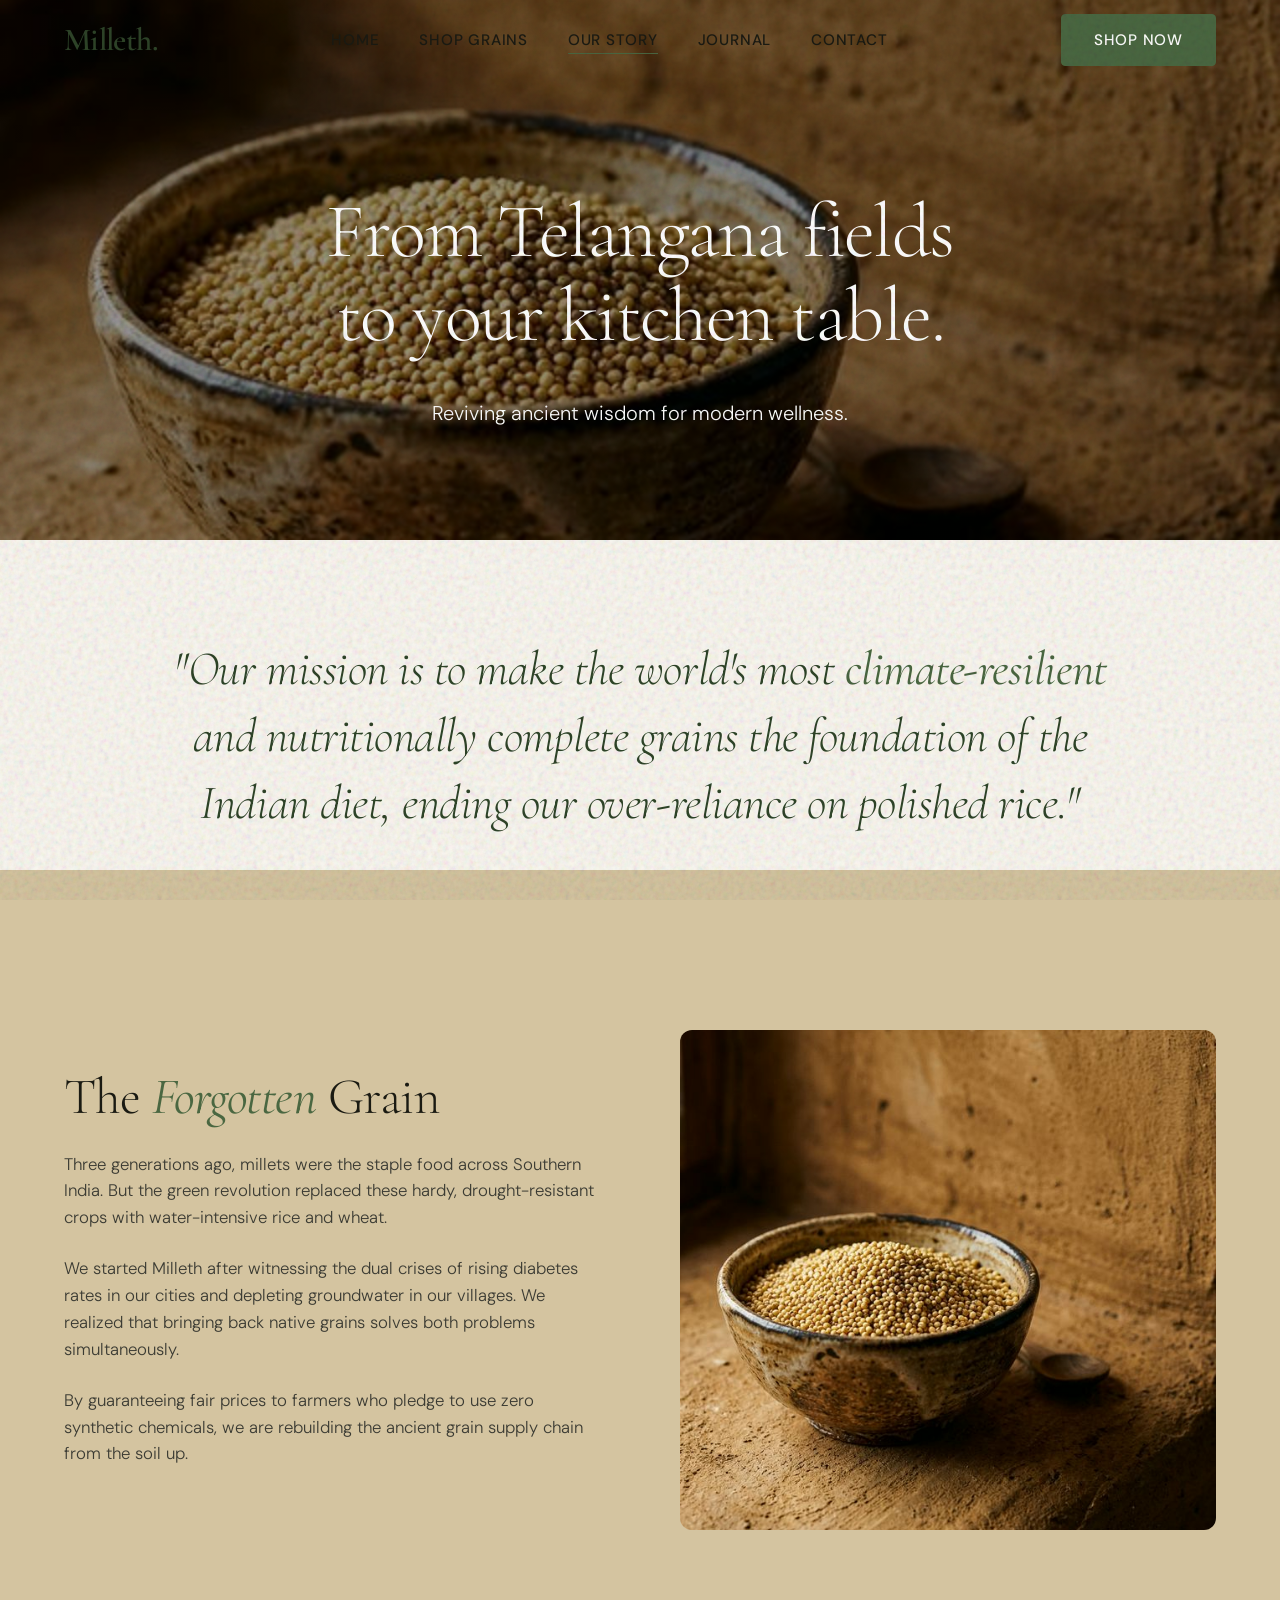
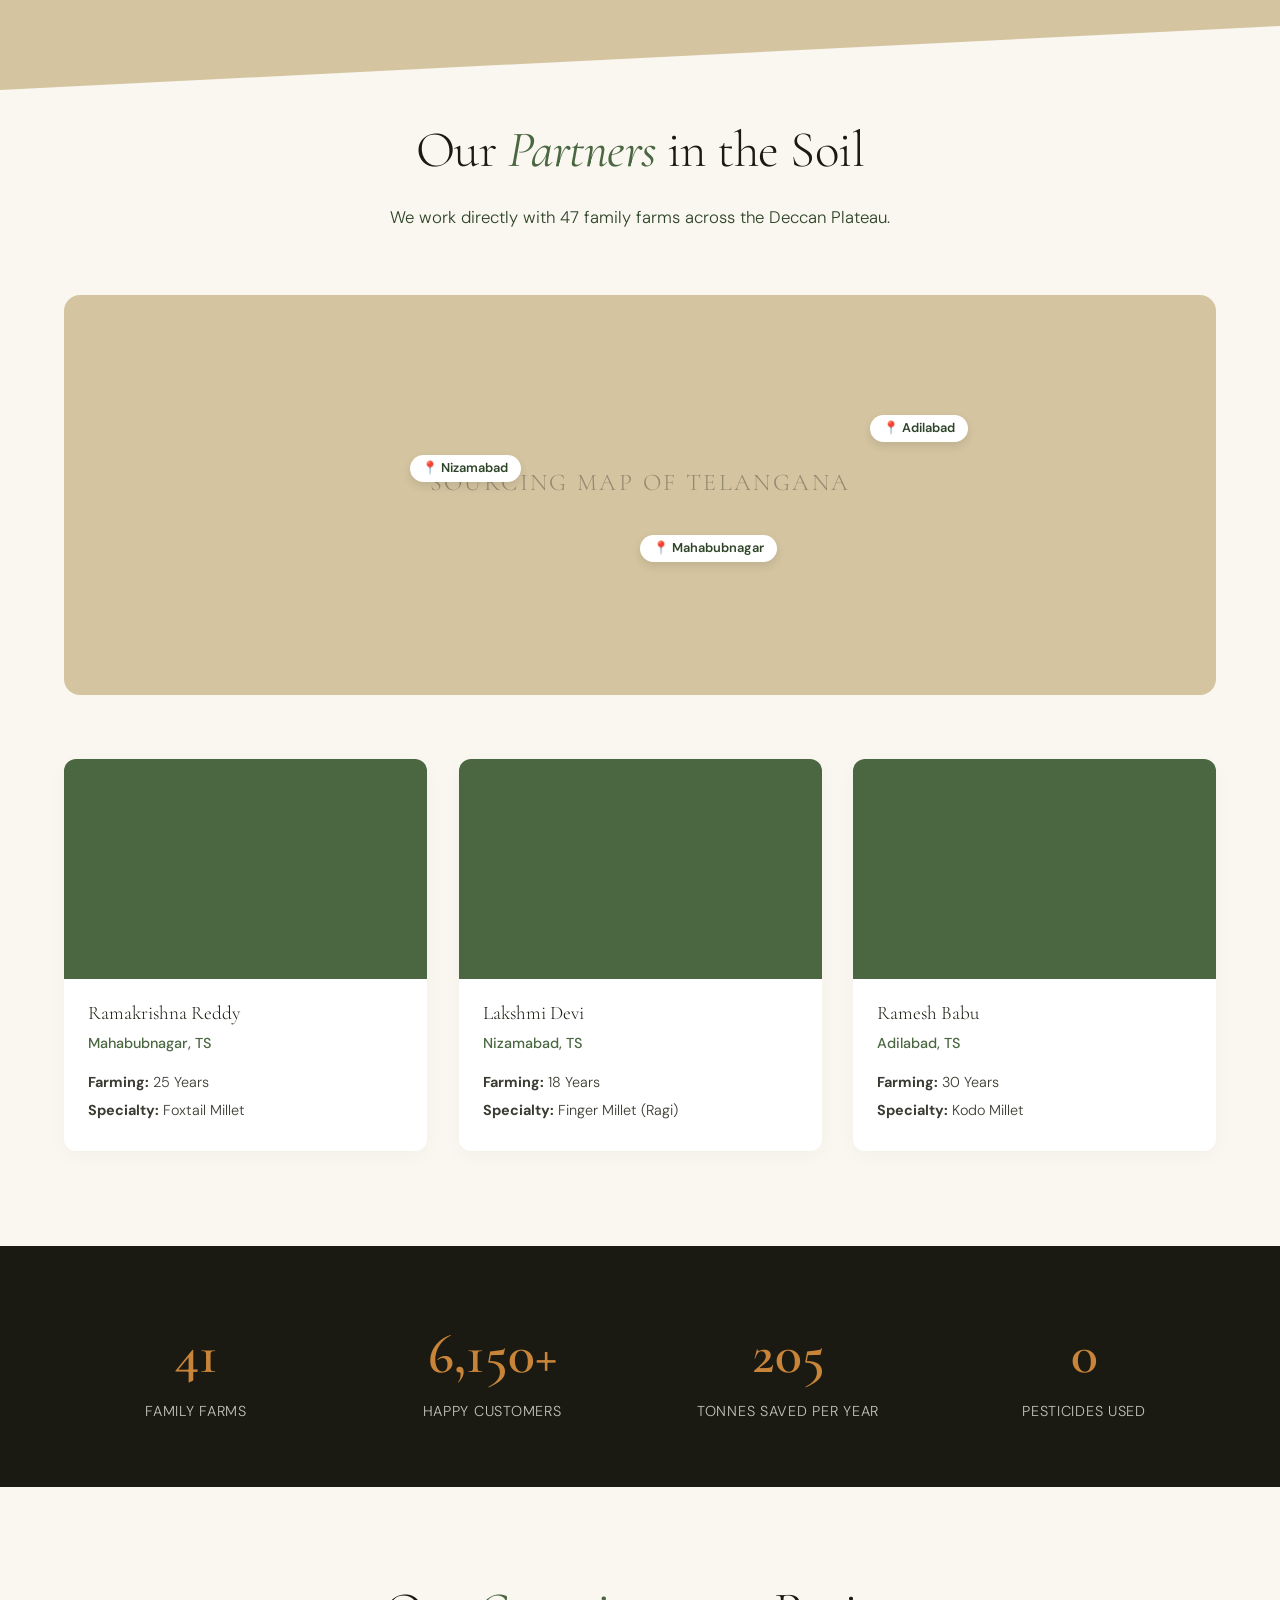
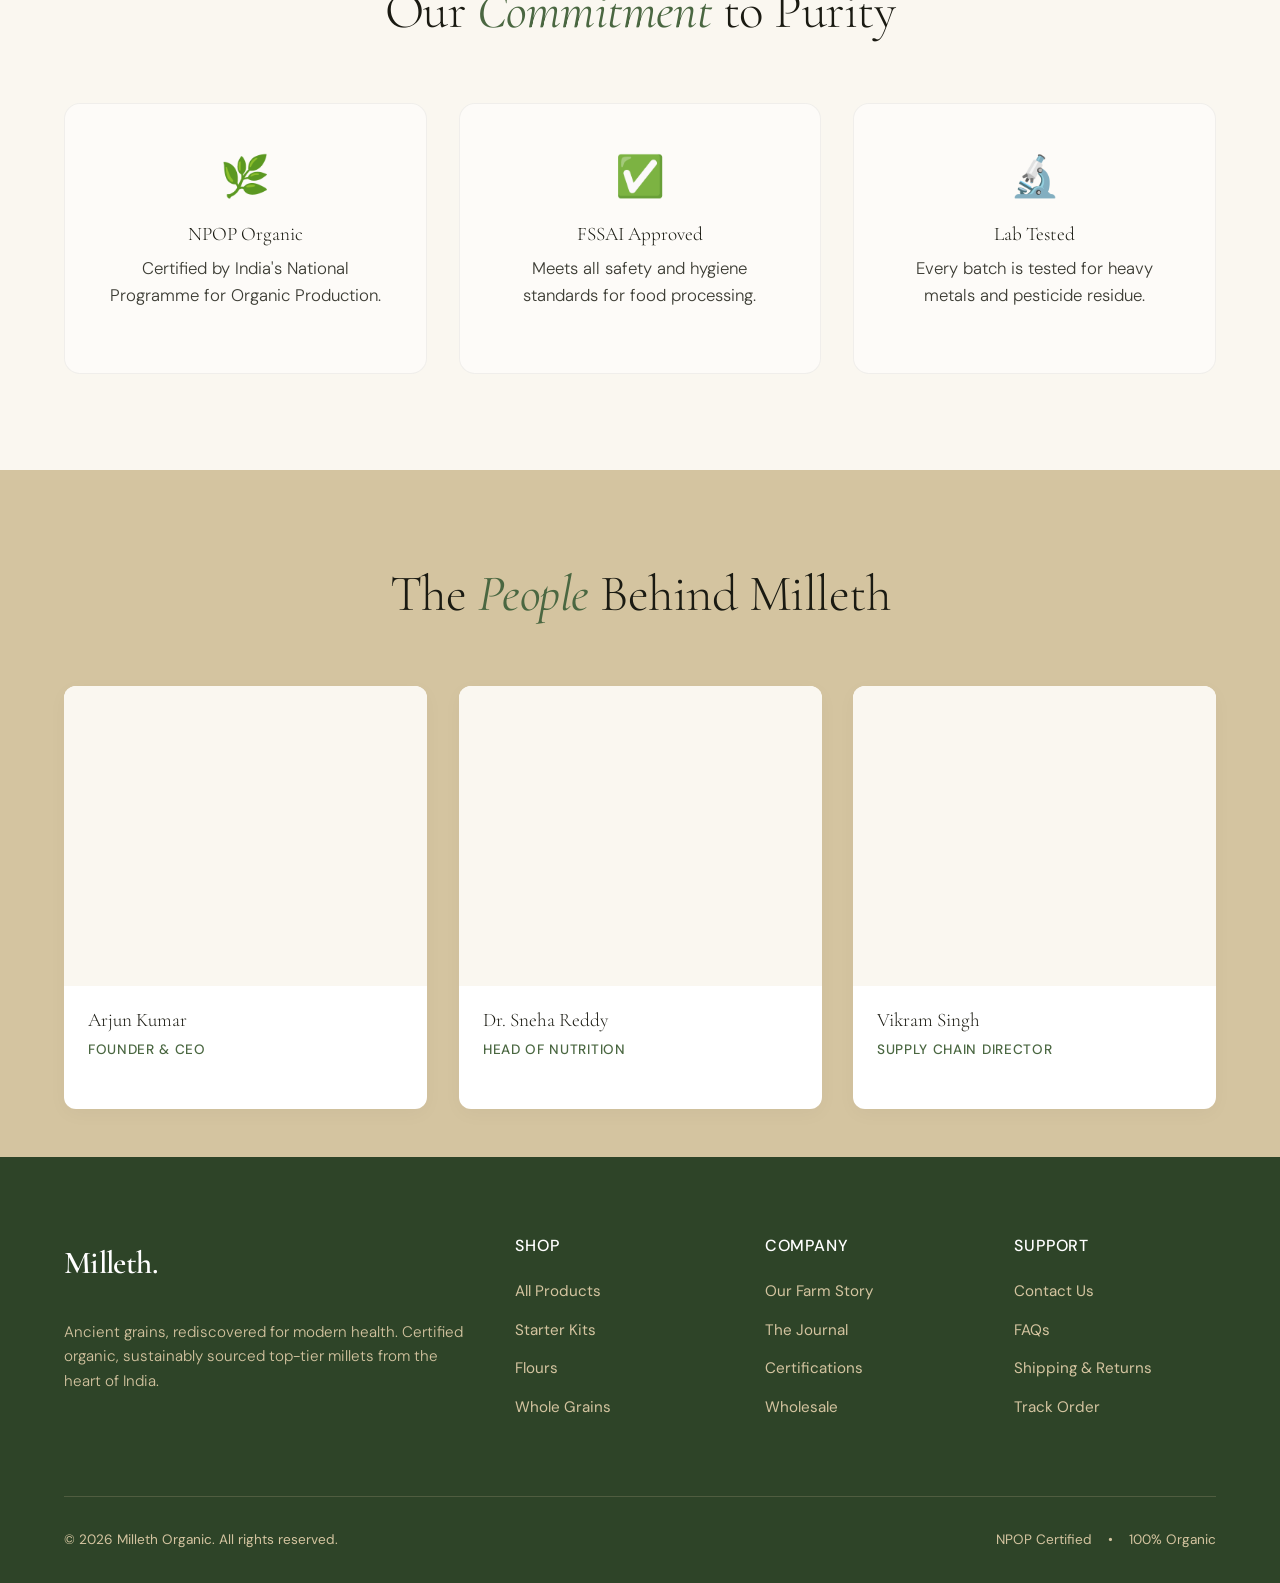
==== about.html @ f3ee4a94 "Restore HTML content to full payload with proper canonical URIs, and push physical image files" ====
<!DOCTYPE html>
<html lang="en">
<head>
    <meta charset="UTF-8">
    <meta name="viewport" content="width=device-width, initial-scale=1.0">
    <title>Our Story — Organic Millets Direct from Indian Farms | Milleth</title>
    <meta name="description" content="Discover the story of Milleth Organic. We partner directly with Indian farmers to bring premium, sustainably grown, certified organic millets to your kitchen.">
    <meta property="og:title" content="Our Story | Milleth Organic">
    <meta property="og:description" content="Discover the story of Milleth Organic. We partner directly with Indian farmers to bring premium, sustainably grown millets to your kitchen.">
    <meta property="og:type" content="website">
    <meta property="og:url" content="https://PG-Sreekanth.github.io/seo-demo-site/about.html">
    <meta property="og:image" content="https://PG-Sreekanth.github.io/seo-demo-site/images/farm.png">
    
    <link rel="canonical" href="https://PG-Sreekanth.github.io/seo-demo-site/about.html">
    <link rel="stylesheet" href="css/styles.css">
    
    <!-- Schema.org JSON-LD -->
    <script type="application/ld+json">
    {
      "@context": "https://schema.org",
      "@type": "Organization",
      "name": "Milleth Organic",
      "foundingDate": "2023",
      "numberOfEmployees": "25",
      "areaServed": "IN",
      "address": {
        "@type": "PostalAddress",
        "streetAddress": "Organic Food Park, Jubilee Hills",
        "addressLocality": "Hyderabad",
        "addressRegion": "Telangana",
        "postalCode": "500033",
        "addressCountry": "IN"
      }
    }
    </script>
</head>
<body>

    <header class="main-nav">
        <div class="container nav-container">
            <a href="index.html" class="logo">Milleth.</a>
            <ul class="nav-links">
                <li><a href="index.html">Home</a></li>
                <li><a href="products.html">Shop Grains</a></li>
                <li><a href="about.html" class="active">Our Story</a></li>
                <li><a href="blog.html">Journal</a></li>
                <li><a href="contact.html">Contact</a></li>
            </ul>
            <a href="products.html" class="btn btn-primary nav-cta">Shop Now</a>
            <button class="mobile-menu-btn" aria-label="Toggle menu">
                <span></span><span></span><span></span>
            </button>
        </div>
    </header>

    <main>
        <section class="about-hero" style="background-image: linear-gradient(rgba(0,0,0,0.4), rgba(0,0,0,0.4)), url('images/hero_millets.png');">
            <div class="container text-center reveal">
                <h1 style="color: var(--clr-white);">From Telangana fields<br>to your kitchen table.</h1>
                <p style="color: var(--clr-white); font-size: 1.25rem; margin: 0 auto;">Reviving ancient wisdom for modern wellness.</p>
            </div>
        </section>

        <section class="mission-section section reveal">
            <div class="container text-center">
                <h2 class="pull-quote">"Our mission is to make the world's most <em>climate-resilient</em> and nutritionally complete grains the foundation of the Indian diet, ending our over-reliance on polished rice."</h2>
            </div>
        </section>

        <section class="story-section section sand-bg diagonal-top diagonal-bottom reveal">
            <div class="container">
                <div class="about-grid">
                    <div class="story-text">
                        <h2>The <em>Forgotten</em> Grain</h2>
                        <p>Three generations ago, millets were the staple food across Southern India. But the green revolution replaced these hardy, drought-resistant crops with water-intensive rice and wheat. </p>
                        <p>We started Milleth after witnessing the dual crises of rising diabetes rates in our cities and depleting groundwater in our villages. We realized that bringing back native grains solves both problems simultaneously.</p>
                        <p>By guaranteeing fair prices to farmers who pledge to use zero synthetic chemicals, we are rebuilding the ancient grain supply chain from the soil up.</p>
                    </div>
                    <div class="story-visual hover-lift">
                        <img src="images/hero_millets.png" alt="Milleth founders in the fields" style="border-radius: 12px; height: 500px; object-fit:cover; width: 100%;">
                    </div>
                </div>
            </div>
        </section>

        <section class="partners-section section reveal">
            <div class="container">
                <div class="section-header text-center">
                    <h2>Our <em>Partners</em> in the Soil</h2>
                    <p>We work directly with 47 family farms across the Deccan Plateau.</p>
                </div>
                
                <div class="map-placeholder hover-lift reveal delay-1">
                    <div class="map-pin" style="top: 40%; left: 30%;">📍 Nizamabad</div>
                    <div class="map-pin" style="top: 60%; left: 50%;">📍 Mahabubnagar</div>
                    <div class="map-pin" style="top: 30%; left: 70%;">📍 Adilabad</div>
                    <p class="map-text">Sourcing Map of Telangana</p>
                </div>

                <div class="farmer-grid mt-4">
                    <div class="farmer-card hover-lift reveal delay-1">
                        <div class="farmer-img" style="background:var(--clr-sage); height:220px;"></div>
                        <div class="farmer-info">
                            <h4>Ramakrishna Reddy</h4>
                            <p class="location">Mahabubnagar, TS</p>
                            <p class="detail"><strong>Farming:</strong> 25 Years</p>
                            <p class="detail"><strong>Specialty:</strong> Foxtail Millet</p>
                        </div>
                    </div>
                    <div class="farmer-card hover-lift reveal delay-2">
                        <div class="farmer-img" style="background:var(--clr-sage); height:220px;"></div>
                        <div class="farmer-info">
                            <h4>Lakshmi Devi</h4>
                            <p class="location">Nizamabad, TS</p>
                            <p class="detail"><strong>Farming:</strong> 18 Years</p>
                            <p class="detail"><strong>Specialty:</strong> Finger Millet (Ragi)</p>
                        </div>
                    </div>
                    <div class="farmer-card hover-lift reveal delay-3">
                        <div class="farmer-img" style="background:var(--clr-sage); height:220px;"></div>
                        <div class="farmer-info">
                            <h4>Ramesh Babu</h4>
                            <p class="location">Adilabad, TS</p>
                            <p class="detail"><strong>Farming:</strong> 30 Years</p>
                            <p class="detail"><strong>Specialty:</strong> Kodo Millet</p>
                        </div>
                    </div>
                </div>
            </div>
        </section>

        <section class="impact-section dark-bg reveal">
            <div class="container impact-grid text-center">
                <div class="impact-stat">
                    <span class="count-up">47</span>
                    <p>Family Farms</p>
                </div>
                <div class="impact-stat">
                    <span class="count-up">12,000</span><span>+</span>
                    <p>Happy Customers</p>
                </div>
                <div class="impact-stat">
                    <span class="count-up">340</span>
                    <p>Tonnes Saved per Year</p>
                </div>
                <div class="impact-stat">
                    <span class="count-up">0</span>
                    <p>Pesticides Used</p>
                </div>
            </div>
        </section>

        <section class="certs-section section reveal">
            <div class="container text-center">
                <div class="section-header">
                    <h2>Our <em>Commitment</em> to Purity</h2>
                </div>
                <div class="certs-grid">
                    <div class="cert-card hover-lift">
                        <div class="cert-icon">🌿</div>
                        <h4>NPOP Organic</h4>
                        <p>Certified by India's National Programme for Organic Production.</p>
                    </div>
                    <div class="cert-card hover-lift">
                        <div class="cert-icon">✅</div>
                        <h4>FSSAI Approved</h4>
                        <p>Meets all safety and hygiene standards for food processing.</p>
                    </div>
                    <div class="cert-card hover-lift">
                        <div class="cert-icon">🔬</div>
                        <h4>Lab Tested</h4>
                        <p>Every batch is tested for heavy metals and pesticide residue.</p>
                    </div>
                </div>
            </div>
        </section>
        
        <section class="team-section section sand-bg reveal" style="padding-bottom: 3rem;">
            <div class="container">
                <div class="section-header text-center">
                    <h2>The <em>People</em> Behind Milleth</h2>
                </div>
                <div class="team-grid">
                    <div class="team-card hover-lift reveal delay-1">
                        <div class="farmer-img" style="background:var(--clr-bg); height:300px;"></div>
                        <div class="farmer-info">
                            <h4>Arjun Kumar</h4>
                            <p class="role">Founder & CEO</p>
                        </div>
                    </div>
                    <div class="team-card hover-lift reveal delay-2">
                        <div class="farmer-img" style="background:var(--clr-bg); height:300px;"></div>
                        <div class="farmer-info">
                            <h4>Dr. Sneha Reddy</h4>
                            <p class="role">Head of Nutrition</p>
                        </div>
                    </div>
                    <div class="team-card hover-lift reveal delay-3">
                        <div class="farmer-img" style="background:var(--clr-bg); height:300px;"></div>
                        <div class="farmer-info">
                            <h4>Vikram Singh</h4>
                            <p class="role">Supply Chain Director</p>
                        </div>
                    </div>
                </div>
            </div>
        </section>
    </main>

    <footer class="main-footer">
        <div class="container">
            <div class="footer-grid">
                <div class="footer-brand">
                    <a href="index.html" class="logo">Milleth.</a>
                    <p style="margin-top:1rem;">Ancient grains, rediscovered for modern health. Certified organic, sustainably sourced top-tier millets from the heart of India.</p>
                </div>
                <div class="footer-col">
                    <h4>Shop</h4>
                    <ul>
                        <li><a href="products.html">All Products</a></li>
                        <li><a href="products.html">Starter Kits</a></li>
                        <li><a href="products.html">Flours</a></li>
                        <li><a href="products.html">Whole Grains</a></li>
                    </ul>
                </div>
                <div class="footer-col">
                    <h4>Company</h4>
                    <ul>
                        <li><a href="about.html">Our Farm Story</a></li>
                        <li><a href="blog.html">The Journal</a></li>
                        <li><a href="about.html">Certifications</a></li>
                        <li><a href="#">Wholesale</a></li>
                    </ul>
                </div>
                <div class="footer-col">
                    <h4>Support</h4>
                    <ul>
                        <li><a href="contact.html">Contact Us</a></li>
                        <li><a href="products.html#faq">FAQs</a></li>
                        <li><a href="#">Shipping & Returns</a></li>
                        <li><a href="#">Track Order</a></li>
                    </ul>
                </div>
            </div>
            <div class="footer-bottom">
                <div class="copyright">&copy; 2026 Milleth Organic. All rights reserved.</div>
                <div class="footer-badges">
                    <span>NPOP Certified</span>
                    <span>•</span>
                    <span>100% Organic</span>
                </div>
            </div>
        </div>
    </footer>

    <script src="js/main.js"></script>
</body>
</html>
---- css/styles.css ----
@import url('https://fonts.googleapis.com/css2?family=Cormorant+Garamond:ital,wght@0,300;0,400;0,600;1,300;1,400&family=DM+Sans:opsz,wght@9..40,300;9..40,400;9..40,500&display=swap');

:root {
  --clr-bg: #faf7f0;
  --clr-bg-dark: #1a1a12;
  --clr-sage: #4a6741;
  --clr-sage-dark: #2e4428;
  --clr-ochre: #c8853a;
  --clr-sand: #d4c4a0;
  --clr-white: #ffffff;
  
  --font-heading: 'Cormorant Garamond', serif;
  --font-body: 'DM Sans', sans-serif;

  --nav-height: 80px;
  --transition: all 0.4s cubic-bezier(0.25, 0.46, 0.45, 0.94);
  --transition-fast: all 0.2s ease-out;
}

/* Reset & Base */
*, *::before, *::after {
  box-sizing: border-box;
  margin: 0;
  padding: 0;
}

html {
  scroll-behavior: smooth;
}

body {
  font-family: var(--font-body);
  background-color: var(--clr-bg);
  color: var(--clr-bg-dark);
  line-height: 1.6;
  overflow-x: hidden;
  position: relative;
  -webkit-font-smoothing: antialiased;
}

/* Subtle SVG Noise Overlay */
body::after {
  content: "";
  position: fixed;
  top: 0; left: 0; width: 100vw; height: 100vh;
  pointer-events: none;
  z-index: 9999;
  opacity: 0.25;
  background: url("data:image/svg+xml,%3Csvg viewBox='0 0 200 200' xmlns='http://www.w3.org/2000/svg'%3E%3Cfilter id='noiseFilter'%3E%3CfeTurbulence type='fractalNoise' baseFrequency='0.85' numOctaves='3' stitchTiles='stitch'/%3E%3C/filter%3E%3Crect width='100%25' height='100%25' filter='url(%23noiseFilter)'/%3E%3C/svg%3E");
  mix-blend-mode: multiply;
}

/* Selection */
::selection { background-color: var(--clr-sage); color: var(--clr-bg); }

/* Typography */
h1, h2, h3, h4, h5, h6 {
  font-family: var(--font-heading);
  font-weight: 300;
  line-height: 1.1;
  margin-bottom: 0.5em;
  color: var(--clr-bg-dark);
}

h1 { font-size: clamp(3rem, 6vw, 5.5rem); letter-spacing: -0.02em; }
h2 { font-size: clamp(2.5rem, 4vw, 4rem); letter-spacing: -0.01em; }
h3 { font-size: clamp(1.8rem, 2.5vw, 2.5rem); }
h4 { font-size: clamp(1.2rem, 1.5vw, 1.8rem); }

p {
  font-size: 1.05rem;
  font-weight: 300;
  color: #3b3b33;
  max-width: 65ch;
  margin-bottom: 1.5rem;
}

em {
  font-style: italic;
  font-weight: 400;
  color: var(--clr-sage);
}

.dark-bg em { color: var(--clr-sand); }
a { color: inherit; text-decoration: none; transition: var(--transition-fast); }
img { max-width: 100%; height: auto; display: block; }

/* Layout Utilities */
.container { width: 100%; max-width: 1300px; margin: 0 auto; padding: 0 5%; }
.section { padding: 6rem 0; }
.section.no-pb { padding-bottom: 0; }
.section.no-pt { padding-top: 0; }

.dark-bg { background-color: var(--clr-bg-dark); color: var(--clr-bg); }
.dark-bg h1, .dark-bg h2, .dark-bg h3, .dark-bg h4, .dark-bg h5, .dark-bg h6 { color: var(--clr-bg); }
.dark-bg p { color: #c4c4bc; }

.ochre-bg { background-color: var(--clr-ochre); color: var(--clr-white); }
.ochre-bg h1, .ochre-bg h2, .ochre-bg h3, .ochre-bg h4 { color: var(--clr-white); }

/* Buttons */
.btn {
  display: inline-flex; align-items: center; justify-content: center;
  padding: 0.8rem 2rem; font-family: var(--font-body); font-weight: 500;
  font-size: 0.95rem; letter-spacing: 0.05em; text-transform: uppercase;
  cursor: pointer; transition: var(--transition); border-radius: 4px;
  border: 1px solid transparent; gap: 0.5rem; position: relative;
  overflow: hidden; z-index: 1;
}

.btn::before {
  content: ""; position: absolute; top: 0; left: 0; width: 100%; height: 100%;
  transform: scaleX(0); transform-origin: right;
  transition: transform 0.6s cubic-bezier(0.165, 0.84, 0.44, 1); z-index: -1;
}

.btn:hover::before { transform: scaleX(1); transform-origin: left; }
.btn-primary { background-color: var(--clr-sage); color: var(--clr-white); border-color: var(--clr-sage); }
.btn-primary::before { background-color: var(--clr-bg-dark); }
.btn-primary:hover { color: var(--clr-sand); border-color: var(--clr-bg-dark); }
.btn-secondary { background-color: transparent; border-color: var(--clr-sage); color: var(--clr-sage); }
.btn-secondary::before { background-color: var(--clr-sage); }
.btn-secondary:hover { color: var(--clr-white); border-color: var(--clr-sage); }
.btn-white { background-color: var(--clr-white); color: var(--clr-ochre); border-color: var(--clr-white); }
.btn-white::before { background-color: var(--clr-bg-dark); }
.btn-white:hover { color: var(--clr-sand); border-color: var(--clr-bg-dark); }
.btn-outline-light { background-color: transparent; border-color: var(--clr-sand); color: var(--clr-sand); }
.btn-outline-light::before { background-color: var(--clr-sand); }
.btn-outline-light:hover { color: var(--clr-bg-dark); border-color: var(--clr-sand); }

/* Navigation */
.main-nav {
  position: fixed; top: 0; left: 0; width: 100%; height: var(--nav-height);
  display: flex; align-items: center; z-index: 1000; transition: var(--transition);
}
.main-nav.scrolled {
  background-color: rgba(250, 247, 240, 0.9); backdrop-filter: blur(12px);
  box-shadow: 0 4px 20px rgba(0,0,0,0.03); height: 70px;
}
.nav-container { display: flex; justify-content: space-between; align-items: center; width: 100%; }
.logo { font-family: var(--font-heading); font-size: 2rem; font-weight: 600; letter-spacing: -0.02em; color: var(--clr-sage-dark); }
.nav-links { display: flex; gap: 2.5rem; list-style: none; }
.nav-links a { font-family: var(--font-body); font-weight: 500; font-size: 0.95rem; color: var(--clr-bg-dark); position: relative; text-transform: uppercase; letter-spacing: 0.05em; }
.nav-links a::after { content: ""; position: absolute; bottom: -4px; left: 0; width: 0; height: 1px; background-color: var(--clr-sage); transition: var(--transition); }
.nav-links a:hover::after, .nav-links a.active::after { width: 100%; }
.mobile-menu-btn { display: none; background: none; border: none; cursor: pointer; flex-direction: column; gap: 5px; z-index: 1002; }
.mobile-menu-btn span { display: block; width: 25px; height: 2px; background-color: var(--clr-bg-dark); transition: var(--transition-fast); }

/* Footer */
.main-footer { background-color: var(--clr-sage-dark); color: var(--clr-sand); padding: 5rem 0 2rem; font-family: var(--font-body); }
.footer-grid { display: grid; grid-template-columns: 2fr 1fr 1fr 1fr; gap: 3rem; margin-bottom: 4rem; }
.footer-brand .logo { color: var(--clr-white); margin-bottom: 1rem; display: inline-block; }
.footer-brand p { color: var(--clr-sand); font-size: 0.95rem; }
.footer-col h4 { color: var(--clr-white); font-family: var(--font-body); font-size: 1rem; font-weight: 500; letter-spacing: 0.05em; text-transform: uppercase; margin-bottom: 1.5rem; }
.footer-col ul { list-style: none; }
.footer-col li { margin-bottom: 0.8rem; }
.footer-col a { color: var(--clr-sand); font-size: 0.95rem; }
.footer-col a:hover { color: var(--clr-white); margin-left: 5px; }
.footer-bottom { border-top: 1px solid rgba(212, 196, 160, 0.2); padding-top: 2rem; display: flex; justify-content: space-between; align-items: center; font-size: 0.85rem; }
.footer-badges { display: flex; gap: 1rem; }

/* Scroll Animations & Utilities */
.reveal { opacity: 0; transform: translateY(40px) scale(0.96); transition: opacity 1.2s cubic-bezier(0.165, 0.84, 0.44, 1), transform 1.2s cubic-bezier(0.165, 0.84, 0.44, 1); will-change: opacity, transform; }
.reveal.active { opacity: 1; transform: translateY(0) scale(1); }
.reveal.delay-1 { transition-delay: 0.1s; }
.reveal.delay-2 { transition-delay: 0.2s; }
.reveal.delay-3 { transition-delay: 0.25s; }
.reveal.delay-4 { transition-delay: 0.3s; }
.reveal.delay-5 { transition-delay: 0.35s; }
.hover-lift { transition: transform 0.6s cubic-bezier(0.165, 0.84, 0.44, 1), box-shadow 0.6s cubic-bezier(0.165, 0.84, 0.44, 1); }
.hover-lift:hover { transform: translateY(-8px); box-shadow: 0 20px 40px rgba(74, 103, 65, 0.15); }

.diagonal-top { clip-path: polygon(0 5vw, 100% 0, 100% 100%, 0 100%); margin-top: -5vw; padding-top: calc(6rem + 5vw); }
.diagonal-bottom { clip-path: polygon(0 0, 100% 0, 100% calc(100% - 5vw), 0 100%); margin-bottom: -5vw; padding-bottom: calc(6rem + 5vw); }

/* --- Component Styles --- */

/* Hero */
.hero-section { min-height: 100vh; padding-top: calc(var(--nav-height) + 2rem); display: flex; align-items: center; }
.hero-container { display: grid; grid-template-columns: 1fr 1fr; gap: 4rem; align-items: center; }
.hero-content h1 { margin-bottom: 1.5rem; }
.hero-content p { font-size: 1.2rem; margin-bottom: 2.5rem; }
.hero-actions { display: flex; gap: 1rem; margin-bottom: 3rem; }
.hero-stats { display: flex; gap: 2rem; border-top: 1px solid rgba(0,0,0,0.1); padding-top: 1.5rem; }
.hero-stats .stat { font-size: 0.9rem; color: var(--clr-sage-dark); }
.hero-stats strong { display: block; font-size: 1.5rem; font-family: var(--font-heading); font-weight: 600; }
.hero-visual { position: relative; border-radius: 20px 20px 200px 20px; overflow: hidden; box-shadow: 0 20px 50px rgba(0,0,0,0.1); }
.hero-img { width: 100%; height: 600px; object-fit: cover; display: block; }

.floating-badge {
  position: absolute; background: rgba(255,255,255,0.9); backdrop-filter: blur(4px);
  padding: 0.5rem 1rem; border-radius: 30px; font-size: 0.85rem; font-weight: 500;
  color: var(--clr-sage-dark); box-shadow: 0 4px 15px rgba(0,0,0,0.05);
  animation: float 6s ease-in-out infinite; z-index: 10; border: 1px solid rgba(0,0,0,0.05);
}
@keyframes float { 0% { transform: translateY(0px); } 50% { transform: translateY(-10px); } 100% { transform: translateY(0px); } }
.badge-1 { top: 10%; right: -20px; animation-delay: 0s; }
.badge-2 { top: 30%; left: -20px; animation-delay: 1s; }
.badge-3 { bottom: 30%; right: 10%; animation-delay: 2s; }
.badge-4 { bottom: 10%; left: 10%; animation-delay: 3s; }
.badge-5 { top: 50%; right: 5%; animation-delay: 0.5s; }

/* Trust Bar */
.trust-bar { padding: 2rem 0; border-top: 1px solid rgba(255,255,255,0.1); border-bottom: 1px solid rgba(255,255,255,0.1); overflow: hidden; }
.trust-container { display: flex; justify-content: space-between; align-items: center; white-space: nowrap; }
.trust-container span { font-family: var(--font-body); font-size: 0.95rem; font-weight: 500; letter-spacing: 0.05em; text-transform: uppercase; color: var(--clr-sand); }
.trust-container .dot { width: 6px; height: 6px; background-color: var(--clr-ochre); border-radius: 50%; display: inline-block; }

/* About */
.about-grid { display: grid; grid-template-columns: 1fr 1fr; gap: 5rem; align-items: center; }
.link-arrow { display: inline-flex; align-items: center; font-weight: 500; color: var(--clr-sage); text-transform: uppercase; letter-spacing: 0.05em; font-size: 0.95rem; margin-top: 1rem; }
.link-arrow:hover { color: var(--clr-ochre); transform: translateX(5px); }
.about-stats-grid { display: grid; grid-template-columns: 1fr 1fr; gap: 2rem; }
.stat-card { background: var(--clr-white); padding: 2rem; border-radius: 12px; box-shadow: 0 10px 30px rgba(0,0,0,0.03); text-align: center; border: 1px solid rgba(0,0,0,0.02); }
.stat-card h3 { color: var(--clr-ochre); font-size: 3rem; margin-bottom: 0.2rem; }
.stat-card p { margin: 0; font-size: 0.95rem; text-transform: uppercase; letter-spacing: 0.05em; font-weight: 500; }

/* Products Preview */
.preview-bg { background-color: var(--clr-white); }
.section-header { margin-bottom: 4rem; }
.section-header p { margin: 0 auto; color: var(--clr-sage-dark); }
.text-center { text-align: center; }
.flex-between { display: flex; justify-content: space-between; align-items: flex-end; }
.align-center { align-items: center; }
.product-grid-4 { display: grid; grid-template-columns: repeat(4, 1fr); gap: 2rem; }
.product-card { background: var(--clr-bg); border-radius: 12px; overflow: hidden; box-shadow: 0 5px 15px rgba(0,0,0,0.02); }
.product-img-wrapper { position: relative; overflow: hidden; }
.pill { position: absolute; top: 15px; left: 15px; background: var(--clr-white); color: var(--clr-sage-dark); padding: 0.3rem 0.8rem; border-radius: 20px; font-size: 0.75rem; font-weight: 600; text-transform: uppercase; letter-spacing: 0.05em; z-index: 2; box-shadow: 0 4px 10px rgba(0,0,0,0.05); }
.product-info { padding: 1.5rem; text-align: center; }
.product-info h4 { font-family: var(--font-body); font-weight: 500; font-size: 1.1rem; margin-bottom: 0.5rem; }
.local-name { color: var(--clr-sage); font-style: italic; font-weight: 400; font-family: var(--font-heading); }
.price { font-size: 1.2rem; font-weight: 600; color: var(--clr-bg-dark); margin-bottom: 1.5rem; }
.price span { font-size: 0.85rem; font-weight: 400; color: #888; }
.add-to-cart { width: 100%; border-color: rgba(0,0,0,0.1); color: var(--clr-bg-dark); }
.add-to-cart:hover { background: var(--clr-sage); border-color: var(--clr-sage); color: var(--clr-white); }
.center-btn { text-align: center; }
.mt-4 { margin-top: 4rem; }

/* Benefits */
.benefits-grid { display: grid; grid-template-columns: repeat(3, 1fr); gap: 2.5rem; }
.benefit-card { background: rgba(255,255,255,0.03); border: 1px solid rgba(255,255,255,0.05); padding: 2.5rem; border-radius: 16px; backdrop-filter: blur(10px); }
.benefit-card .icon { font-size: 2.5rem; margin-bottom: 1.5rem; }

/* Process */
.process-steps { display: flex; justify-content: space-between; align-items: flex-start; max-width: 1000px; margin: 0 auto; position: relative; }
.step-connector { flex-grow: 1; height: 2px; background: rgba(0,0,0,0.1); margin-top: 30px; margin-inline: 1rem; }
.step { flex: 0 0 200px; text-align: center; position: relative; z-index: 2; }
.step-num { width: 60px; height: 60px; background: var(--clr-ochre); color: var(--clr-white); border-radius: 50%; display: flex; align-items: center; justify-content: center; font-family: var(--font-heading); font-size: 1.5rem; margin: 0 auto 1.5rem; box-shadow: 0 10px 20px rgba(200, 133, 58, 0.2); }
.step p { font-size: 0.95rem; color: #666; }

/* Testimonials */
.sand-bg { background-color: var(--clr-sand); }
.testimonials-grid { display: grid; grid-template-columns: 1fr 1fr 1fr; gap: 2rem; align-items: center; }
.testimonial-card { background: var(--clr-white); padding: 3rem 2.5rem; border-radius: 16px; box-shadow: 0 10px 40px rgba(0,0,0,0.05); }
.testimonial-card.featured { background: var(--clr-bg-dark); padding: 4rem 3rem; transform: scale(1.05); box-shadow: 0 20px 50px rgba(0,0,0,0.15); }
.testimonial-card.featured:hover { transform: scale(1.05) translateY(-5px); }
.stars { color: var(--clr-ochre); font-size: 1.2rem; margin-bottom: 1.5rem; letter-spacing: 2px; }
.quote { font-size: 1.1rem; font-style: italic; margin-bottom: 2rem; color: #333; }
.featured .quote { color: var(--clr-bg); font-size: 1.25rem; }
.author { font-family: var(--font-heading); font-size: 1.2rem; font-weight: 600; margin: 0; color: var(--clr-sage); }
.featured .author { color: var(--clr-sand); }

/* Blog Preview */
.blog-abstract-grid { display: grid; grid-template-columns: 1.5fr 1fr; gap: 2rem; }
.blog-card { display: block; }
.blog-img { width: 100%; background-size: cover; background-position: center; margin-bottom: 1.5rem; }
.blog-meta { font-size: 0.85rem; font-weight: 500; text-transform: uppercase; letter-spacing: 0.05em; color: var(--clr-sage); margin-bottom: 0.8rem; }
.blog-card h3 { font-size: 2rem; transition: color 0.3s; }
.blog-card:hover h3 { color: var(--clr-ochre); }
.blog-side-col { display: flex; flex-direction: column; gap: 2rem; }
.blog-side-col .blog-card h3 { font-size: 1.5rem; }   
.show-mobile { display: none; }

/* --- New Hero Design --- */
.hero-section.hero-new { padding-top: calc(var(--nav-height) + 4rem); padding-bottom: 6rem; background-color: var(--clr-bg); }
.hero-grid-new { display: grid; grid-template-columns: 1.15fr 1fr; gap: 4rem; align-items: center; }
.hero-title { font-size: clamp(3.5rem, 5vw, 5rem); line-height: 1.1; margin-bottom: 1.5rem; color: var(--clr-bg-dark); font-family: var(--font-heading); }
.sage-italic { color: var(--clr-sage); font-style: italic; font-weight: 400; }
.hero-desc { font-size: 1.15rem; line-height: 1.6; color: #444; margin-bottom: 3rem; max-width: 90%; }
.hero-actions-new { display: flex; gap: 1rem; margin-bottom: 5rem; }
.btn-rect { padding: 1rem 1.8rem; font-family: var(--font-body); font-size: 0.85rem; font-weight: 600; text-transform: uppercase; letter-spacing: 0.05em; border-radius: 4px; text-decoration: none; transition: var(--transition-fast); cursor: pointer; display: inline-flex; align-items: center; justify-content: center; }
.btn-rect-primary { background-color: #4a5d43; color: var(--clr-white); border: 1px solid #4a5d43; } /* Matching exact green in screenshot */
.btn-rect-primary:hover { background-color: #384732; border-color: #384732; }
.btn-rect-outline { background-color: transparent; color: #4a5d43; border: 1px solid #c2c2b6; }
.btn-rect-outline:hover { background-color: rgba(74, 93, 67, 0.05); }

.hero-stats-new { display: flex; gap: 4rem; border-top: 1px solid rgba(0,0,0,0.06); padding-top: 1.5rem; }
.stat-item { display: flex; flex-direction: column; }
.stat-num { font-family: var(--font-heading); font-size: 1.6rem; color: var(--clr-bg-dark); font-weight: 600; line-height: 1.2; margin-bottom: 0.2rem; }
.stat-label { font-size: 0.85rem; color: #666; }

.hero-visual-new { position: relative; padding: 1rem 2rem 2rem 0; }
.img-wrapper { position: relative; border-radius: 20px 20px 20px 150px; background: transparent; }
.hero-img-new { width: 100%; height: 600px; object-fit: cover; border-radius: 20px 20px 20px 150px; display: block; box-shadow: 0 20px 40px rgba(0,0,0,0.08); }
.badge-pill { position: absolute; background: rgba(255,255,255,0.92); backdrop-filter: blur(5px); color: var(--clr-bg-dark); padding: 0.5rem 1rem; border-radius: 30px; font-size: 0.85rem; font-weight: 500; box-shadow: 0 10px 20px rgba(0,0,0,0.06); z-index: 10; pointer-events: none; animation: floatItem 5s ease-in-out infinite alternate; }
@keyframes floatItem { 0% { transform: translateY(0); } 100% { transform: translateY(-12px); } }
.pill-1 { top: 35%; left: -25px; animation-delay: 0s; }
.pill-2 { top: 10%; right: -25px; animation-delay: -1s; }
.pill-3 { top: 50%; right: -25px; animation-delay: -2s; }
.pill-4 { top: 65%; right: 10px; animation-delay: -3s; }
.pill-5 { bottom: 8%; left: 40px; animation-delay: -4s; }

/* Responsive adjustments */
@media (max-width: 1100px) {
    .hero-grid-new { grid-template-columns: 1fr; }
    .hero-visual-new { order: -1; padding: 2rem; }
    .hero-img-new { height: 450px; }
    .hero-stats-new { gap: 2rem; }
}
@media (max-width: 580px) {
    .hero-actions-new { flex-direction: column; }
    .hero-stats-new { flex-wrap: wrap; gap: 1.5rem; justify-content: space-between; }
    .pill-1 { left: -10px; }
    .pill-2 { right: -10px; }
    .pill-3 { right: -10px; }
    .hero-img-new { border-radius: 12px 12px 12px 80px; }
    .img-wrapper { border-radius: 12px 12px 12px 80px; }
}

/* --- Products Page Styles --- */
.page-hero { padding-top: calc(var(--nav-height) + 4rem); padding-bottom: 2rem; }
.breadcrumb { font-size: 0.9rem; color: #666; margin-bottom: 1rem; text-transform: uppercase; letter-spacing: 0.05em; }
.breadcrumb a { color: var(--clr-sage); font-weight: 500; }
.breadcrumb .sep { margin: 0 0.5rem; color: #ccc; }
.filters { display: flex; justify-content: center; gap: 1rem; flex-wrap: wrap; margin-top: 3rem; }
.filter-btn { background: transparent; border: 1px solid var(--clr-sand); padding: 0.5rem 1.5rem; border-radius: 30px; font-family: var(--font-body); cursor: pointer; transition: var(--transition-fast); }
.filter-btn:hover, .filter-btn.active { background: var(--clr-sage); color: var(--clr-white); border-color: var(--clr-sage); }
.desc { font-size: 0.9rem; color: #666; margin-bottom: 0.8rem; }
.shop-img { width: 100%; height: 280px; object-fit: cover; }
.table-container { overflow-x: auto; background: var(--clr-bg); border-radius: 12px; padding: 1rem; color: var(--clr-bg-dark); }
.nutrition-table { width: 100%; min-width: 700px; border-collapse: collapse; text-align: left; }
.nutrition-table th, .nutrition-table td { padding: 1.2rem 1rem; border-bottom: 1px solid rgba(0,0,0,0.05); }
.nutrition-table th { font-family: var(--font-heading); font-size: 1.2rem; font-weight: 600; color: var(--clr-sage-dark); }
.highlight-row { background: rgba(0,0,0,0.02); }
.alert-red { color: #d32f2f; font-weight: 500; }
.alert-green { color: var(--clr-sage); font-weight: 600; }
.super-high { color: var(--clr-ochre); font-weight: 600; font-size: 1.1rem; }
.faq-accordion { max-width: 800px; margin: 0 auto; }
.faq-item { border-bottom: 1px solid rgba(0,0,0,0.1); margin-bottom: 1rem; }
.faq-question { width: 100%; text-align: left; background: none; border: none; padding: 1.5rem 0; font-family: var(--font-heading); font-size: 1.3rem; font-weight: 600; color: var(--clr-bg-dark); cursor: pointer; display: flex; justify-content: space-between; align-items: center; transition: var(--transition-fast); margin-bottom:0;}
.faq-question:hover { color: var(--clr-sage); }
.faq-question .icon { font-size: 1.5rem; color: var(--clr-ochre); transition: transform 0.3s ease; }
.faq-question.active .icon { transform: rotate(45deg); }
.faq-answer { max-height: 0; overflow: hidden; transition: max-height 0.4s ease; }
.faq-answer p { padding-bottom: 1.5rem; color: #555; margin: 0; }

/* --- About Page Styles --- */
.about-hero { min-height: 60vh; background-size: cover; background-position: center; display: flex; align-items: center; justify-content: center; padding-top: var(--nav-height); }
.pull-quote { font-size: clamp(2rem, 4vw, 3rem); line-height: 1.4; max-width: 1000px; margin: 0 auto; color: var(--clr-sage-dark); font-style: italic; }
.map-placeholder { background: var(--clr-sand); height: 400px; border-radius: 16px; position: relative; display: flex; align-items: center; justify-content: center; margin-bottom: 3rem; overflow: hidden; }
.map-pin { position: absolute; background: var(--clr-white); padding: 0.2rem 0.8rem; border-radius: 20px; font-weight: 600; font-size: 0.8rem; color: var(--clr-sage-dark); box-shadow: 0 4px 10px rgba(0,0,0,0.1); }
.map-text { font-family: var(--font-heading); font-size: 1.5rem; color: rgba(0,0,0,0.3); letter-spacing: 0.1em; text-transform: uppercase; }
.farmer-grid, .team-grid, .certs-grid { display: grid; grid-template-columns: repeat(3, 1fr); gap: 2rem; }
.farmer-card, .team-card { background: var(--clr-white); border-radius: 12px; overflow: hidden; box-shadow: 0 5px 20px rgba(0,0,0,0.03); }
.farmer-info { padding: 1.5rem; }
.farmer-info h4 { margin-bottom: 0.5rem; }
.location { color: var(--clr-sage); font-weight: 500; font-size: 0.9rem; margin-bottom: 1rem; }
.detail { font-size: 0.9rem; margin-bottom: 0.3rem; }
.impact-section { padding: 4rem 0; }
.impact-grid { display: grid; grid-template-columns: repeat(4, 1fr); gap: 2rem; }
.impact-stat span { font-size: 3.5rem; font-family: var(--font-heading); font-weight: 600; color: var(--clr-ochre); }
.impact-stat p { margin: 0; text-transform: uppercase; letter-spacing: 0.05em; font-size: 0.9rem; }
.cert-card { background: rgba(255,255,255,0.5); padding: 2.5rem; border-radius: 16px; border: 1px solid rgba(0,0,0,0.05); }
.cert-icon { font-size: 2.5rem; margin-bottom: 1rem; }
.role { color: var(--clr-sage); font-weight: 500; text-transform: uppercase; font-size: 0.85rem; letter-spacing: 0.05em; }

/* --- Blog Page Styles --- */
.article-container { max-width: 900px; }
.main-article { padding: 4rem; border-radius: 16px; margin-top: -5rem; position: relative; z-index: 10; padding-top: 3rem; }
.article-header h2 { font-size: clamp(2rem, 4vw, 3rem); line-height: 1.2; margin-bottom: 1rem; color: var(--clr-bg-dark); }
.article-meta { font-family: var(--font-heading); font-size: 1.1rem; color: #666; font-style: italic; margin-bottom: 3rem; }
.article-hero-img { width: 100%; height: 400px; background-size: cover; background-position: center; border-radius: 12px; margin-bottom: 3rem; box-shadow: 0 10px 30px rgba(0,0,0,0.05); }
.article-content { font-size: 1.15rem; line-height: 1.8; color: #3b3b33; }
.article-content p { max-width: 100%; margin-bottom: 1.8rem; font-size: 1.1rem; }
.article-content h3 { margin-top: 3rem; margin-bottom: 1rem; color: var(--clr-sage-dark); font-size: 2rem; }
.article-content ul { padding-left: 2rem; margin-bottom: 2rem; }
.article-content li { margin-bottom: 1rem; }
.article-content strong { color: var(--clr-bg-dark); font-weight: 500; }
.drop-cap { position: relative; }
.drop-cap::first-letter { font-family: var(--font-heading); font-size: 4.5rem; float: left; line-height: 0.8; padding-right: 0.5rem; color: var(--clr-ochre); font-weight: 600; }
.article-content blockquote { font-family: var(--font-heading); font-size: 1.8rem; font-style: italic; color: var(--clr-sage); border-left: 4px solid var(--clr-ochre); padding-left: 2rem; margin: 3rem 0; line-height: 1.4; }
.newsletter-section { padding: 6rem 0; }
.inline-form { max-width: 600px; margin: 0 auto; }
.input-group { display: flex; gap: 1rem; }
.input-group input { flex: 1; padding: 1rem 1.5rem; border: none; border-radius: 4px; font-family: var(--font-body); font-size: 1rem; outline: none; }
.input-group button { padding-left: 2.5rem; padding-right: 2.5rem; }

/* --- Contact Page Styles --- */
.contact-grid { display: grid; grid-template-columns: 1.2fr 1fr; gap: 4rem; margin-top: 3rem; }
.contact-form-wrapper { padding: 3rem; border-radius: 16px; box-shadow: 0 10px 40px rgba(0,0,0,0.03); }
.contact-form-wrapper h3 { margin-bottom: 2rem; color: var(--clr-sage-dark); }
.form-group { margin-bottom: 1.5rem; }
.form-group label { display: block; font-size: 0.9rem; font-weight: 500; color: #555; margin-bottom: 0.5rem; }
.form-group input, .form-group select, .form-group textarea { width: 100%; padding: 0.8rem 1rem; border: 1px solid rgba(0,0,0,0.1); border-radius: 4px; font-family: var(--font-body); font-size: 1rem; background: var(--clr-white); transition: var(--transition-fast); outline: none; }
.form-group input:focus, .form-group select:focus, .form-group textarea:focus { border-color: var(--clr-sage); box-shadow: 0 0 0 3px rgba(74,103,65,0.1); }
.w-100 { width: 100%; }
.contact-info-wrapper { padding-top: 1rem; }
.info-block { margin-bottom: 2.5rem; }
.info-block h4 { font-size: 1.2rem; margin-bottom: 0.8rem; color: var(--clr-sage-dark); }
.info-block p { font-size: 1.05rem; }

@media (max-width: 860px) {
  .main-article { padding: 2rem; }
  .input-group { flex-direction: column; }
  .input-group button { width: 100%; }
  .contact-grid { grid-template-columns: 1fr; }
  .contact-form-wrapper { padding: 2rem; }
}

/* Responsive */
@media (max-width: 1100px) {
  .hero-container, .about-grid { grid-template-columns: 1fr; }
  .hero-visual { order: -1; }
  .product-grid-4 { grid-template-columns: repeat(2, 1fr); }
  .benefits-grid { grid-template-columns: repeat(2, 1fr); }
  .process-steps { flex-direction: column; align-items: center; gap: 2rem; }
  .step-connector { width: 2px; height: 30px; margin: 0; }
  .testimonials-grid { grid-template-columns: 1fr; gap: 3rem; }
  .testimonial-card.featured { transform: scale(1); padding: 3rem 2.5rem; }
  .testimonial-card.featured:hover { transform: translateY(-5px); }
  .blog-abstract-grid { grid-template-columns: 1fr; }
  .footer-grid { grid-template-columns: 1fr 1fr; gap: 2.5rem; }
}

@media (max-width: 860px) {
  .trust-container { overflow-x: auto; padding-bottom: 1rem; }
  .hero-actions { flex-direction: column; }
  .nav-links {
    position: fixed; top: 0; right: -100%; width: 300px; height: 100vh;
    background-color: var(--clr-bg); flex-direction: column;
    justify-content: center; align-items: center; transition: var(--transition);
    box-shadow: -5px 0 30px rgba(0,0,0,0.05); padding: 2rem;
  }
  .nav-links li { margin: 1.5rem 0; width: 100%; text-align: center; }
  .nav-cta { margin-top: 2rem; width: 100%; }
  .nav-links.active { right: 0; }
  .mobile-menu-btn { display: flex; }
  .mobile-menu-btn.active span:nth-child(1) { transform: translateY(7px) rotate(45deg); }
  .mobile-menu-btn.active span:nth-child(2) { opacity: 0; }
  .mobile-menu-btn.active span:nth-child(3) { transform: translateY(-7px) rotate(-45deg); }
  .hide-mobile { display: none; }
  .show-mobile { display: block; }
}

@media (max-width: 580px) {
  .product-grid-4, .benefits-grid, .about-stats-grid { grid-template-columns: 1fr; }
  .footer-grid { grid-template-columns: 1fr; }
  .footer-bottom { flex-direction: column; gap: 1rem; text-align: center; }
  h1 { font-size: 2.8rem; }
  .hero-stats { flex-direction: column; gap: 1rem; }
  .floating-badge { display: none; }
}
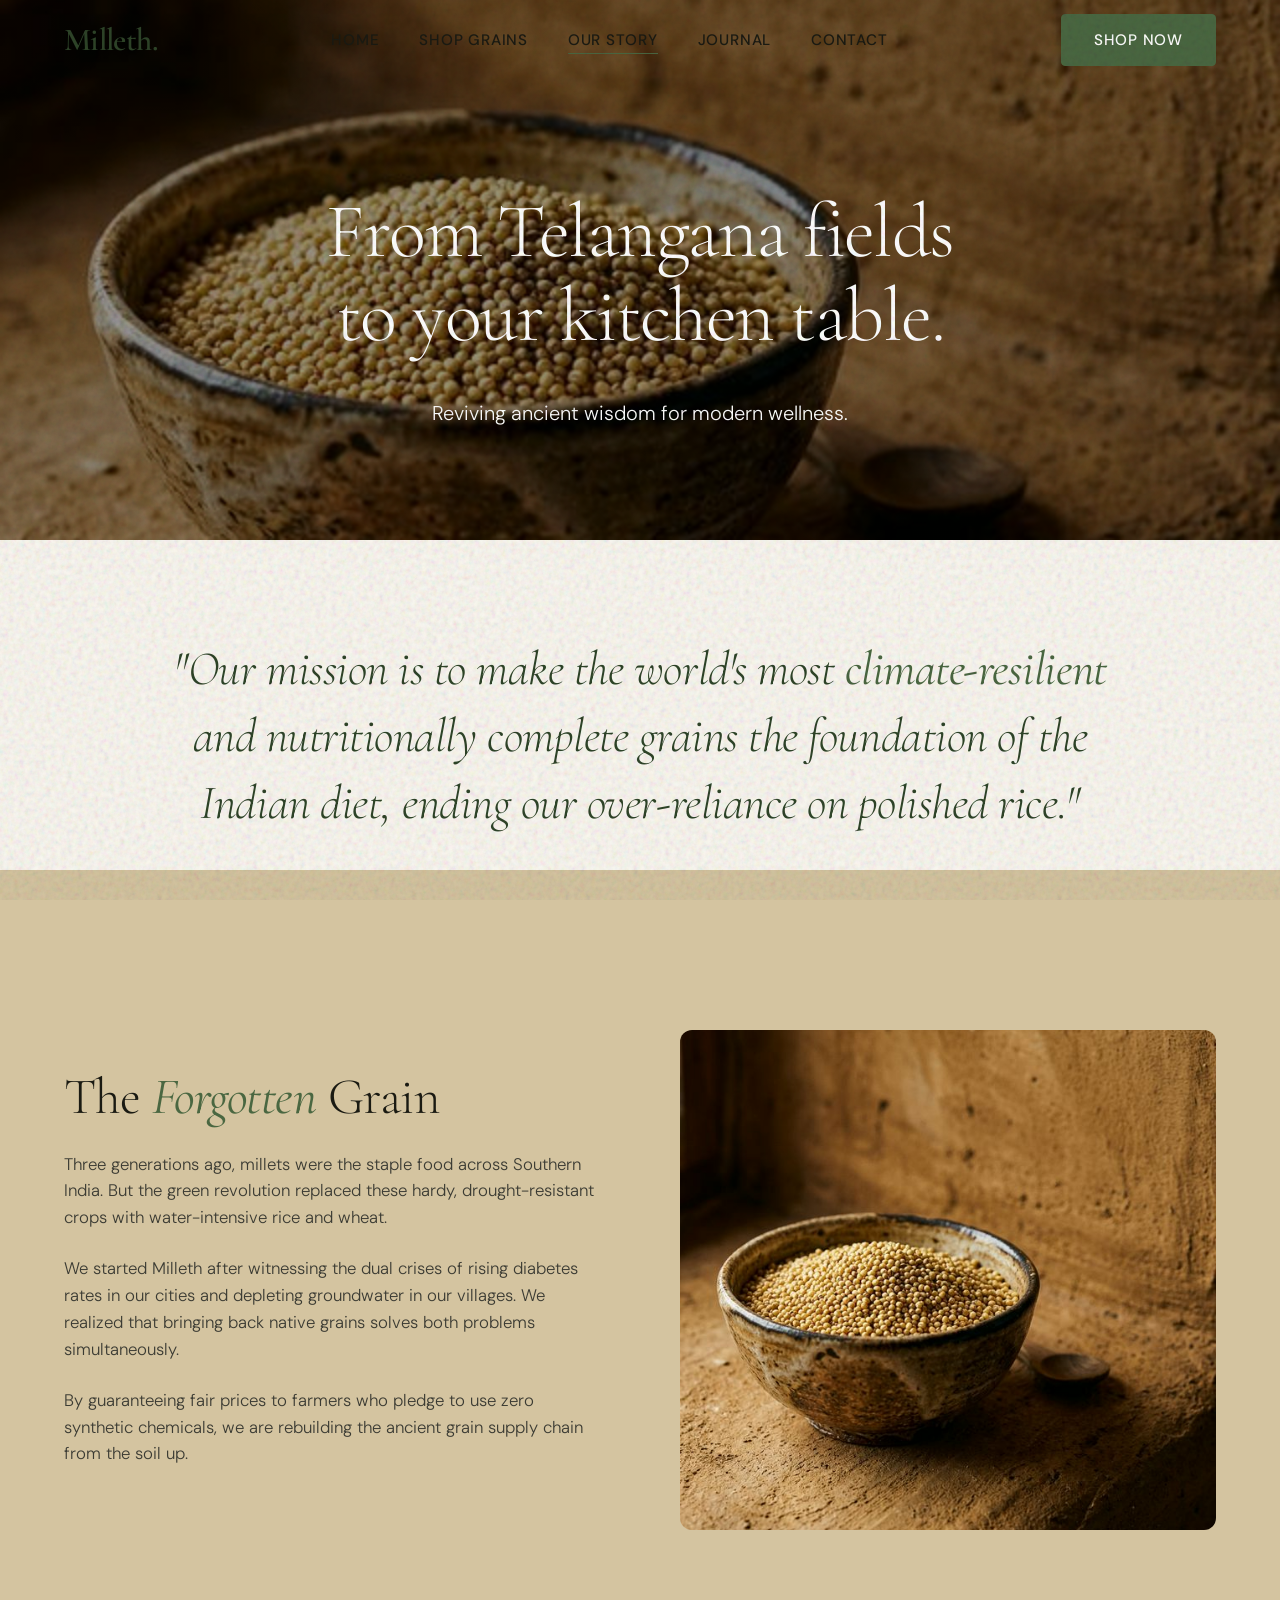
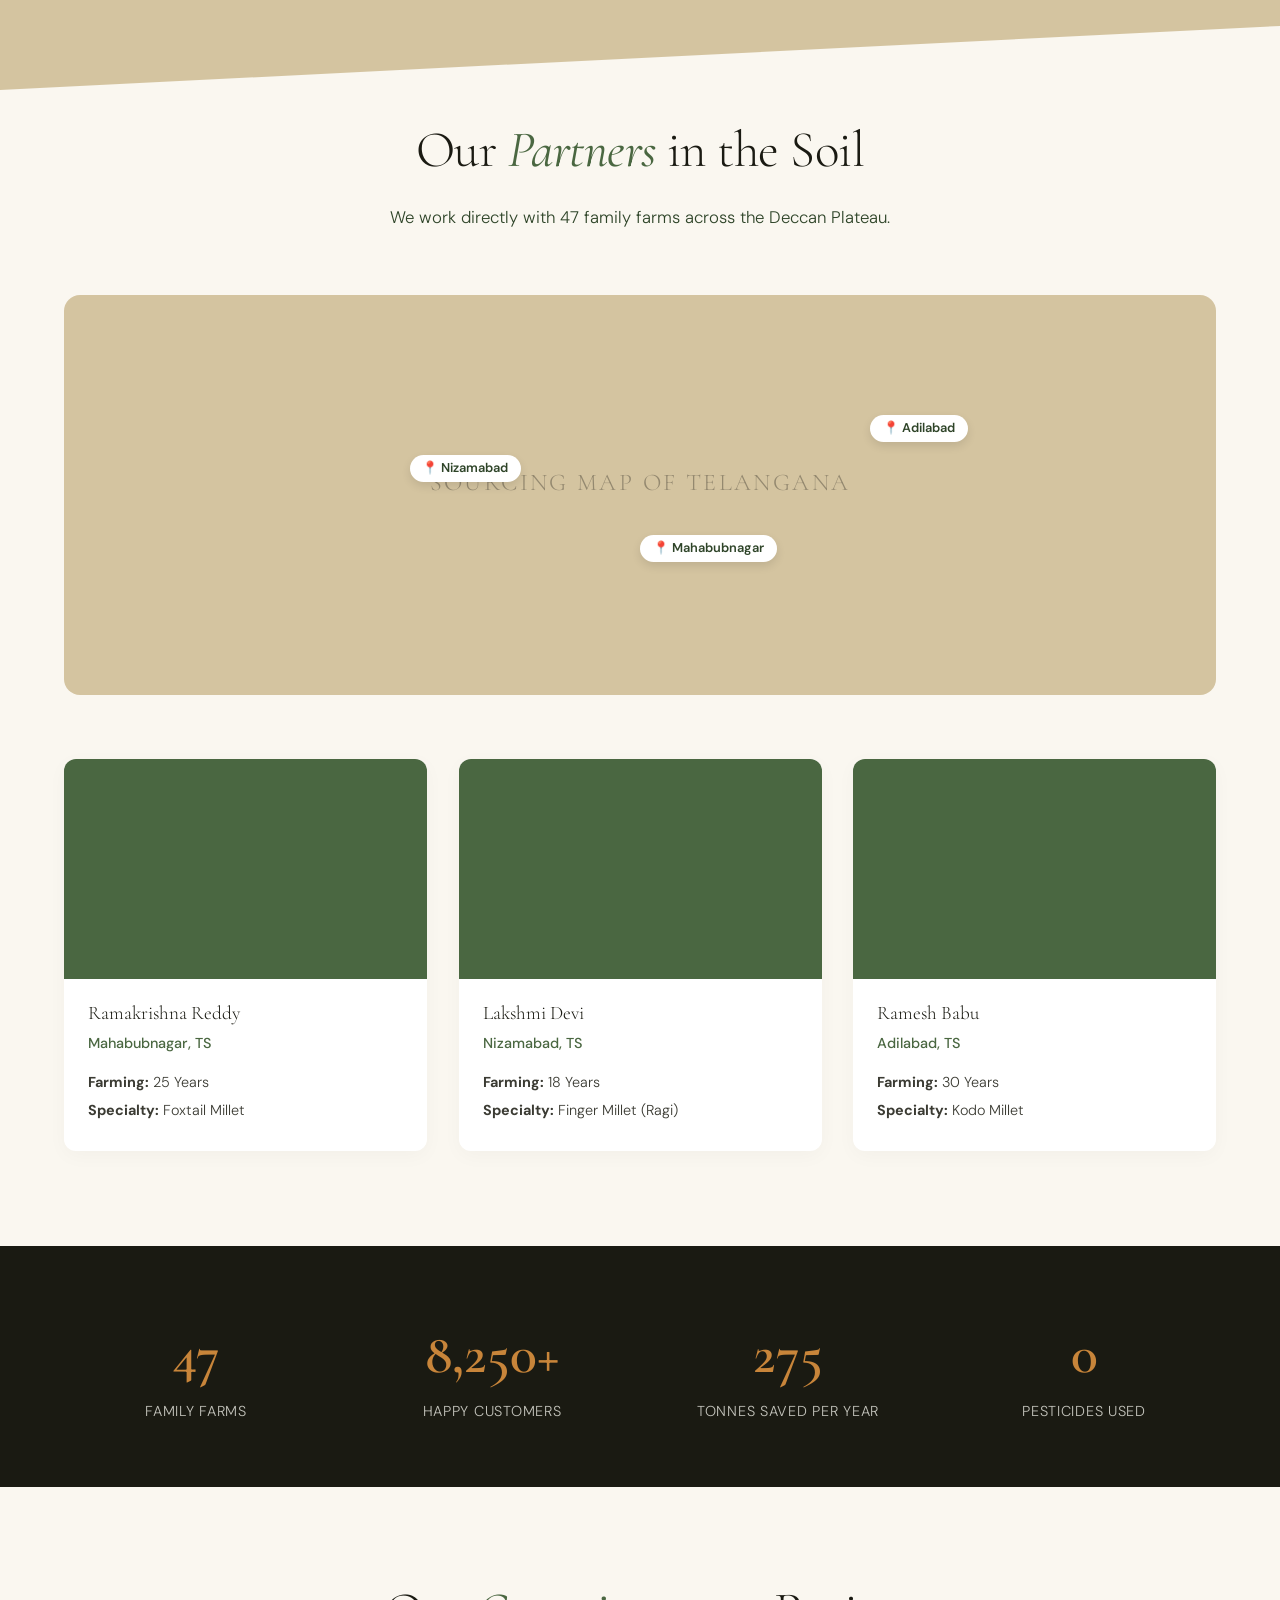
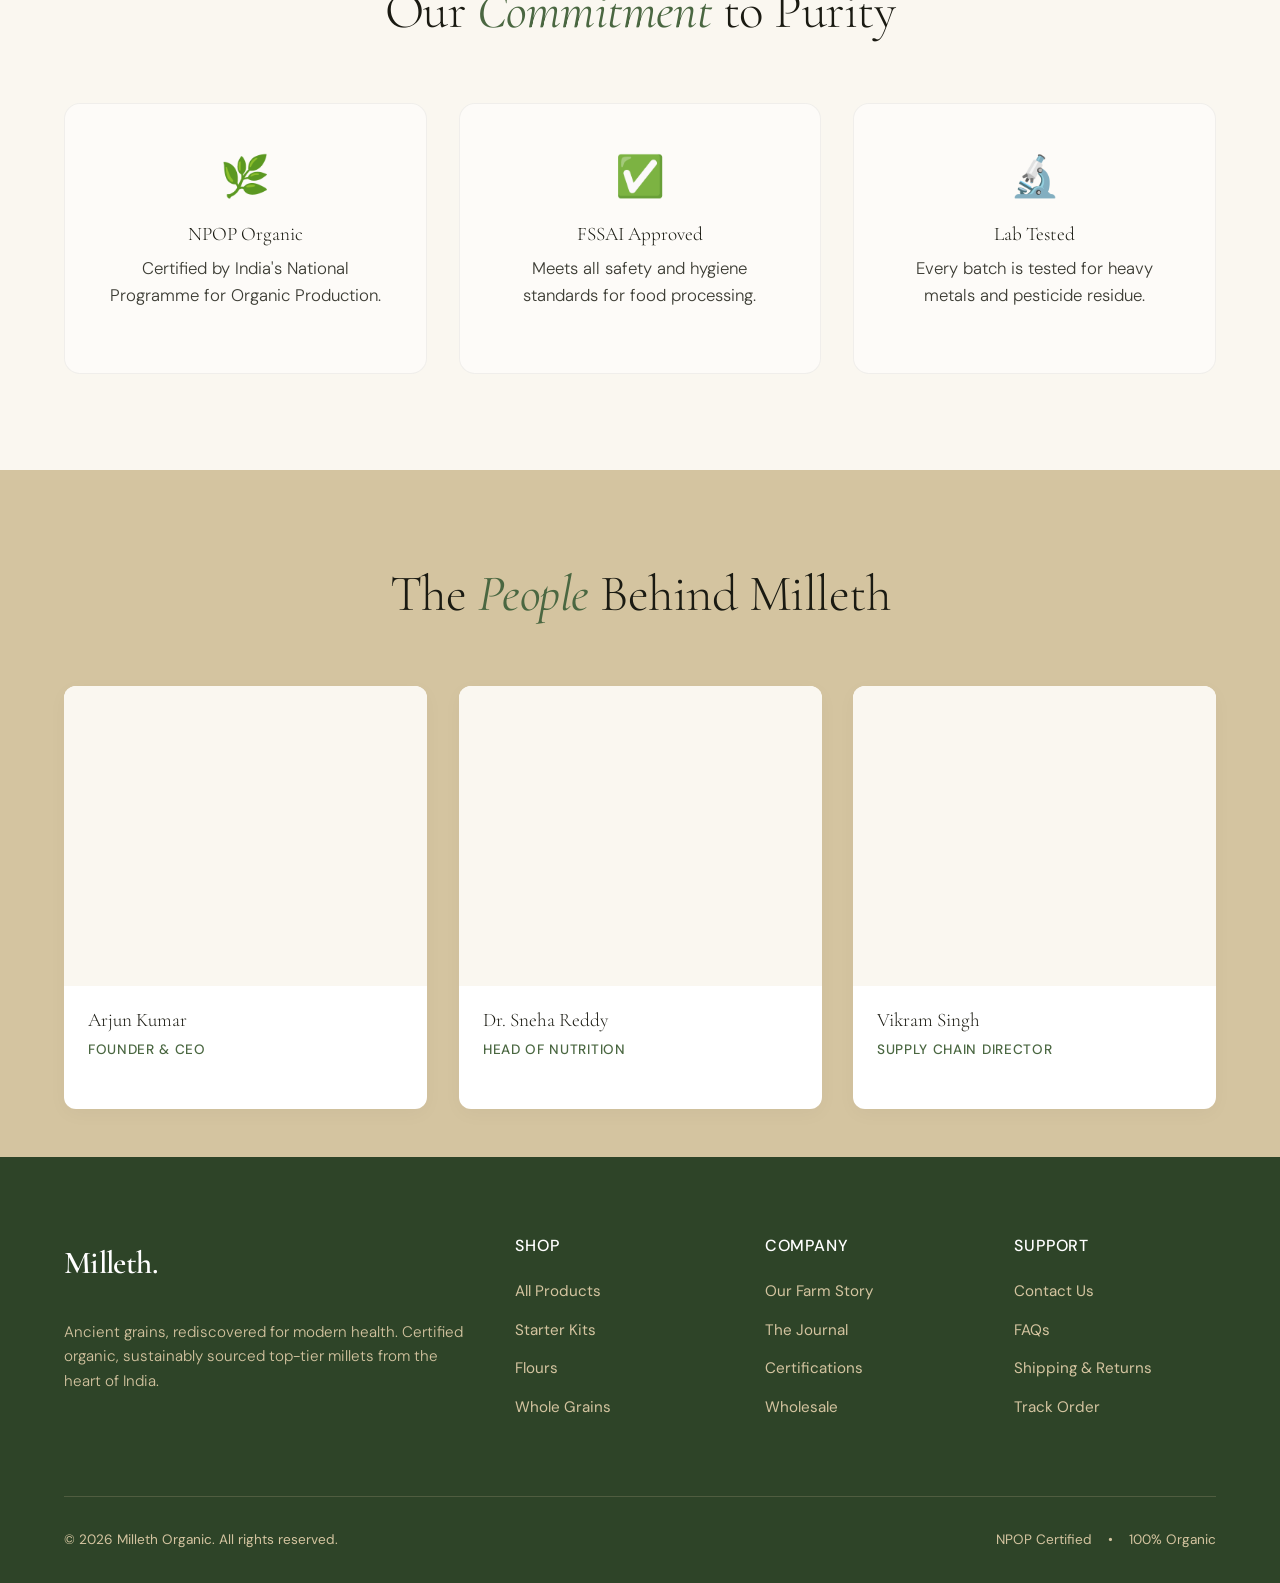
==== commit bb64fc61: "Update canonical and OG loops to Netlify domain" ====
--- a/about.html
+++ b/about.html
@@ -8,10 +8,10 @@
     <meta property="og:title" content="Our Story | Milleth Organic">
     <meta property="og:description" content="Discover the story of Milleth Organic. We partner directly with Indian farmers to bring premium, sustainably grown millets to your kitchen.">
     <meta property="og:type" content="website">
-    <meta property="og:url" content="https://PG-Sreekanth.github.io/seo-demo-site/about.html">
-    <meta property="og:image" content="https://PG-Sreekanth.github.io/seo-demo-site/images/farm.png">
+    <meta property="og:url" content="https://milletseodemo.netlify.app/about.html">
+    <meta property="og:image" content="https://milletseodemo.netlify.app/images/farm.png">
     
-    <link rel="canonical" href="https://PG-Sreekanth.github.io/seo-demo-site/about.html">
+    <link rel="canonical" href="https://milletseodemo.netlify.app/about.html">
     <link rel="stylesheet" href="css/styles.css">
     
     <!-- Schema.org JSON-LD -->
